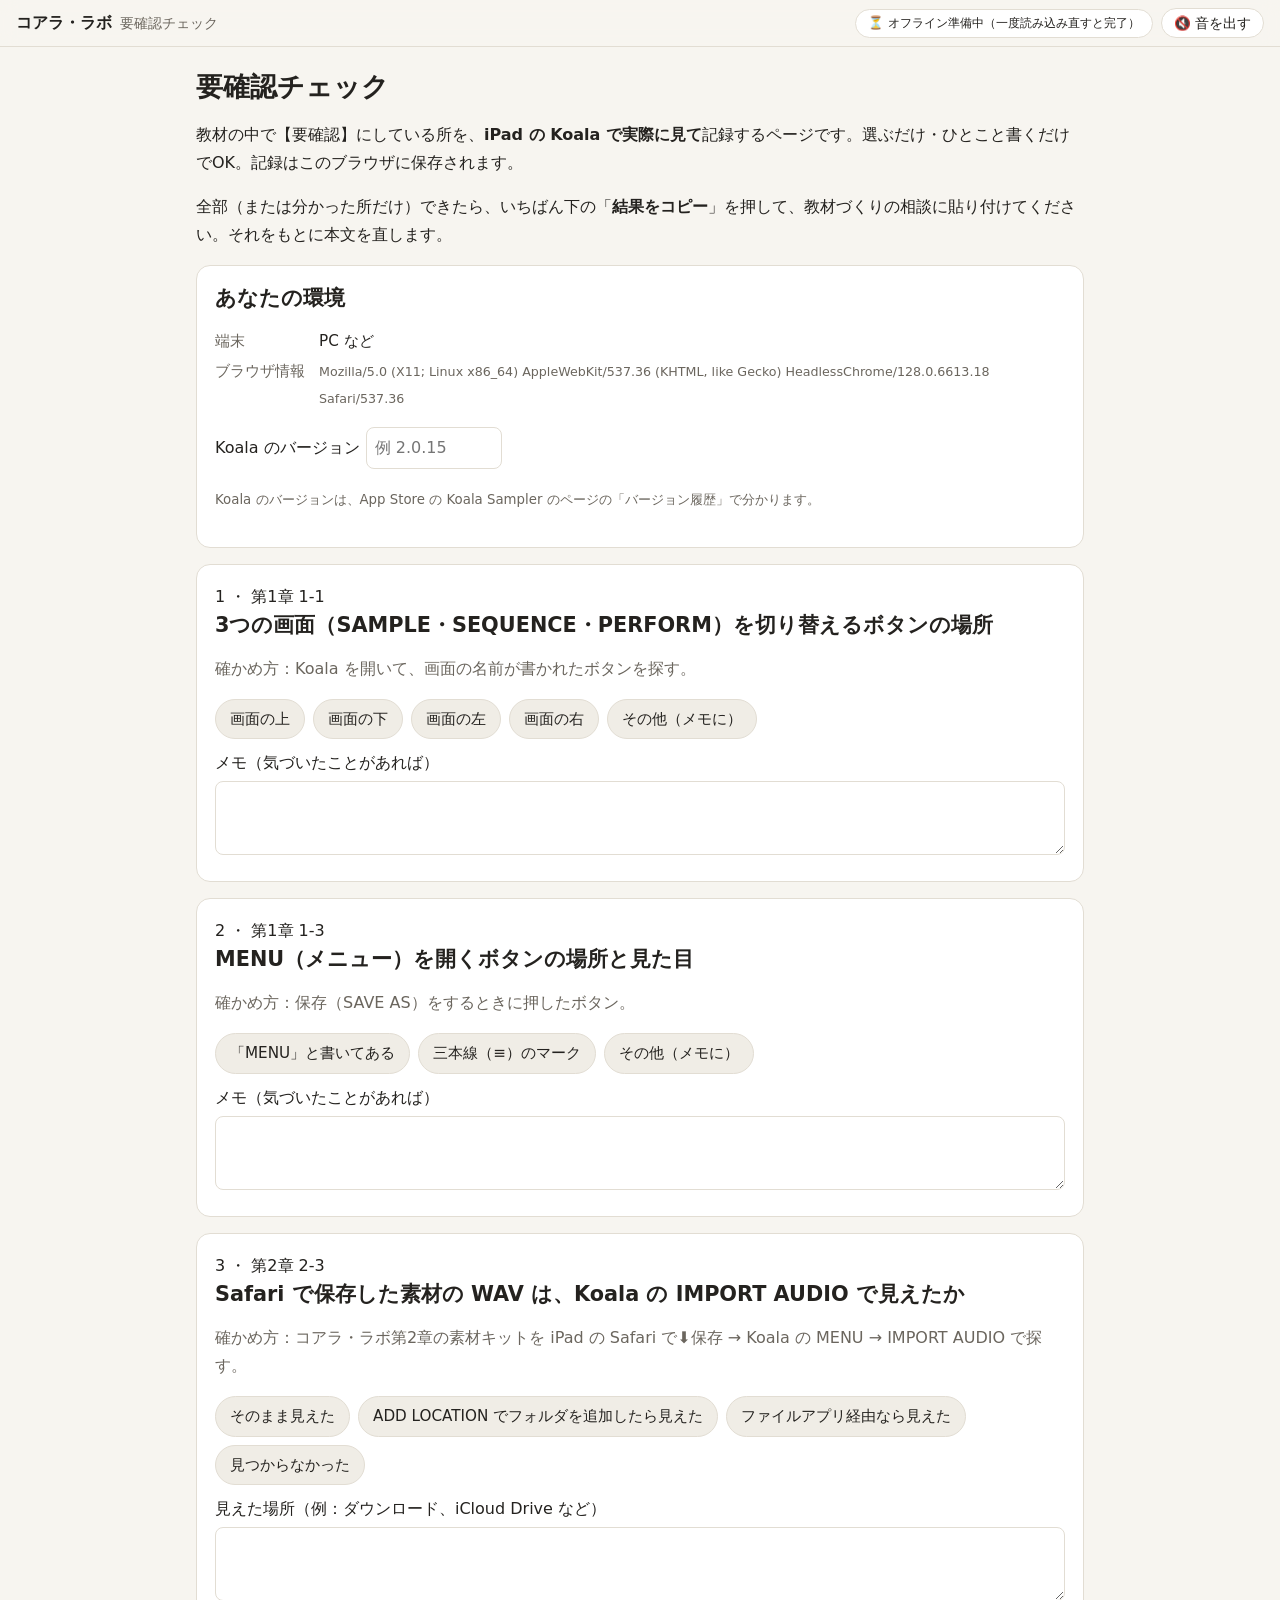
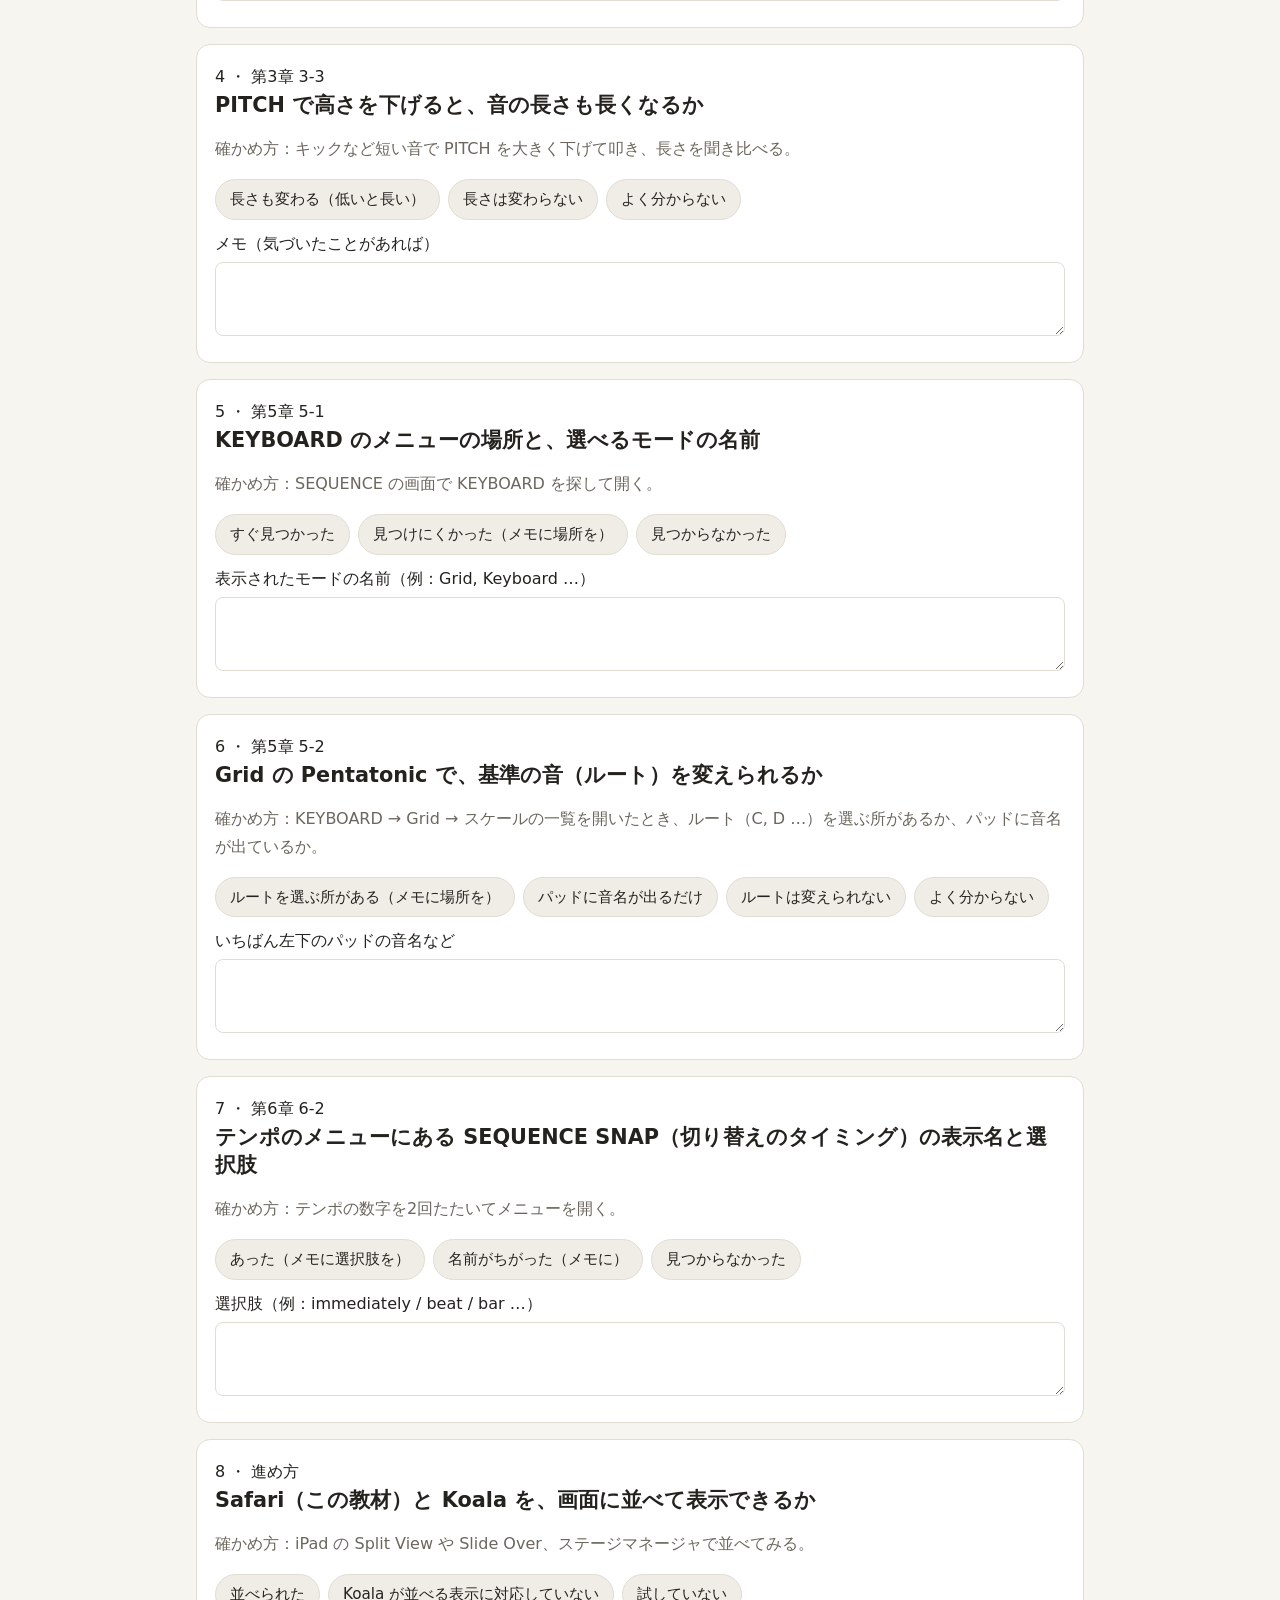
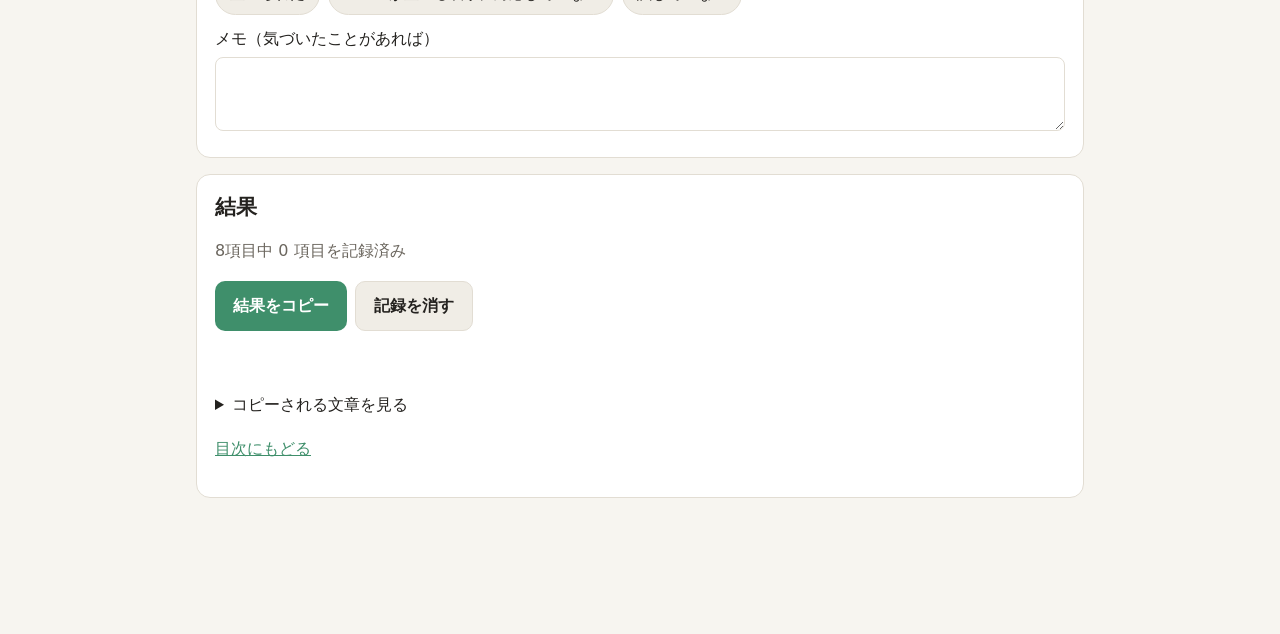
==== check.html @ 88aa4a17 "要確認チェックのページを追加 Co-Authored-By: Claude Opus 5.5 <noreply@anthropic.com>" ====
<!doctype html>
<html lang="ja">
<head>
<meta charset="utf-8">
<meta name="viewport" content="width=device-width, initial-scale=1">
<meta name="robots" content="noindex, nofollow">
<title>要確認チェック | コアラ・ラボ</title>
<meta name="theme-color" content="#3f8f6b">
<link rel="manifest" href="manifest.webmanifest">
<link rel="icon" href="icons/icon.svg" type="image/svg+xml">
<link rel="stylesheet" href="css/style.css">
</head>
<body class="koala">
<main>
  <h1>要確認チェック</h1>
  <p>教材の中で【要確認】にしている所を、<strong>iPad の Koala で実際に見て</strong>記録するページです。選ぶだけ・ひとこと書くだけでOK。記録はこのブラウザに保存されます。</p>
  <p>全部（または分かった所だけ）できたら、いちばん下の「<strong>結果をコピー</strong>」を押して、教材づくりの相談に貼り付けてください。それをもとに本文を直します。</p>

  <section class="card">
    <h2>あなたの環境</h2>
    <dl class="kv" id="env"></dl>
    <div class="form-row">
      <label>Koala のバージョン <input type="text" id="koalaVer" size="10" placeholder="例 2.0.15"></label>
    </div>
    <p class="muted"><small>Koala のバージョンは、App Store の Koala Sampler のページの「バージョン履歴」で分かります。</small></p>
  </section>

  <div id="items"></div>

  <section class="card">
    <h2>結果</h2>
    <p class="muted" id="countText"></p>
    <div class="btn-row">
      <button class="btn" id="copyBtn">結果をコピー</button>
      <button class="btn sub" id="clearBtn">記録を消す</button>
    </div>
    <p class="feedback" id="copyFb"></p>
    <details><summary>コピーされる文章を見る</summary><pre class="preview" id="preview"></pre></details>
    <p><a href="index.html">目次にもどる</a></p>
  </section>
</main>
<script type="module" src="js/check.js"></script>
</body>
</html>
---- css/style.css ----
:root {
  --bg: #f7f5f0;
  --surface: #ffffff;
  --surface-2: #f0ede6;
  --text: #24221f;
  --muted: #6b665e;
  --line: #e2ddd3;
  --accent: #e0612b;       /* FM-1っぽいオレンジ */
  --accent-soft: #fbe3d6;
  --ok: #2f8f5b;
  --ok-soft: #dcf1e4;
  --ng: #c23b3b;
  --ng-soft: #f7dede;
  --warn-soft: #fff2cc;
  --warn-line: #e6c55c;
  --guide: #f2a33a;
  --scope-bg: #1d1f24;
  --scope-grid: #343842;
  --scope-line: #7fe0b0;
  --scope-fill: rgba(127, 224, 176, 0.22);
  --scope-text: #8b92a0;
  --radius: 14px;
  --font: system-ui, -apple-system, "Segoe UI", "Hiragino Sans", "Noto Sans JP", "Yu Gothic UI", Meiryo, sans-serif;
  color-scheme: light;
}
@media (prefers-color-scheme: dark) {
  :root:not([data-theme="light"]) {
    --bg: #17181b; --surface: #212328; --surface-2: #2a2d33; --text: #ecebe8; --muted: #a29f98; --line: #363941;
    --accent: #ff7a42; --accent-soft: #3d2618; --ok: #5cc78c; --ok-soft: #1c3527; --ng: #ef6b6b; --ng-soft: #3e2020;
    --warn-soft: #3a3115; --warn-line: #8a7426; --guide: #f2a33a;
    color-scheme: dark;
  }
}
:root[data-theme="dark"] {
  --bg: #17181b; --surface: #212328; --surface-2: #2a2d33; --text: #ecebe8; --muted: #a29f98; --line: #363941;
  --accent: #ff7a42; --accent-soft: #3d2618; --ok: #5cc78c; --ok-soft: #1c3527; --ng: #ef6b6b; --ng-soft: #3e2020;
  --warn-soft: #3a3115; --warn-line: #8a7426; --guide: #f2a33a;
  color-scheme: dark;
}

* { box-sizing: border-box; }
html { -webkit-text-size-adjust: 100%; }
body {
  margin: 0; background: var(--bg); color: var(--text);
  font-family: var(--font); font-size: 16px; line-height: 1.75;
  overflow-x: hidden;
}
a { color: var(--accent); }
h1, h2, h3 { line-height: 1.35; }
h1 { font-size: 1.7rem; margin: 0.2em 0 0.3em; }
h2 { font-size: 1.3rem; margin: 0 0 0.6em; }
h3 { font-size: 1.05rem; margin: 1.2em 0 0.3em; }
small, .muted { color: var(--muted); }
code, .mono { font-family: ui-monospace, "Cascadia Mono", Consolas, monospace; font-size: 0.92em; }

main { max-width: 920px; margin: 0 auto; padding: 16px 16px 120px; }

/* ---- 上部バー ---- */
.topbar {
  position: sticky; top: 0; z-index: 20;
  display: flex; flex-wrap: wrap; align-items: center; gap: 6px 8px;
  padding: 8px 16px; background: color-mix(in srgb, var(--bg) 88%, transparent);
  backdrop-filter: blur(8px); border-bottom: 1px solid var(--line);
}
.topbar .home { font-weight: 800; text-decoration: none; color: var(--text); }
.topbar .crumb { color: var(--muted); font-size: 0.9rem; }
.topbar .spacer { flex: 1; }
.pill {
  font: inherit; font-size: 0.85rem; line-height: 1.2;
  border: 1px solid var(--line); background: var(--surface); color: var(--text);
  padding: 6px 12px; border-radius: 999px; cursor: pointer; white-space: nowrap;
}
.pill.on { border-color: var(--ok); background: var(--ok-soft); }
.pill.toggle { display: inline-flex; align-items: center; gap: 6px; cursor: pointer; }
.pill.vel { cursor: default; }
@media (max-width: 640px) { .pill.vel { display: none; } }

/* ---- 部品 ---- */
.card {
  background: var(--surface); border: 1px solid var(--line); border-radius: var(--radius);
  padding: 18px 18px; margin: 16px 0;
}
.btn {
  font: inherit; font-weight: 600; border: 0; border-radius: 10px; padding: 10px 18px; cursor: pointer;
  background: var(--accent); color: #fff;
}
.btn.sub { background: var(--surface-2); color: var(--text); border: 1px solid var(--line); }
.btn:disabled { opacity: 0.45; cursor: default; }
.btn-row { display: flex; flex-wrap: wrap; gap: 8px; margin: 10px 0; }
.chip {
  font: inherit; font-size: 0.95rem; border: 1px solid var(--line); background: var(--surface-2); color: var(--text);
  border-radius: 999px; padding: 6px 14px; cursor: pointer;
}
.chip.sel { background: var(--accent); color: #fff; border-color: var(--accent); }
select, input[type="number"], input[type="text"] {
  font: inherit; color: var(--text); background: var(--surface); border: 1px solid var(--line); border-radius: 8px; padding: 6px 8px;
  max-width: 100%;
}
.kv { display: grid; grid-template-columns: max-content 1fr; gap: 4px 14px; font-size: 0.95rem; }
.kv dt { color: var(--muted); }
.kv dd { margin: 0; overflow-wrap: anywhere; }

.check-hw {
  border-left: 4px solid var(--warn-line); background: var(--warn-soft);
  padding: 10px 14px; border-radius: 8px; margin: 12px 0; font-size: 0.95rem;
}
.check-hw::before { content: "【要実機確認】"; font-weight: 700; }
.badge { display: inline-block; font-size: 0.78rem; font-weight: 700; padding: 1px 8px; border-radius: 999px; background: var(--surface-2); color: var(--muted); }
.badge.ok { background: var(--ok-soft); color: var(--ok); }
.badge.ng { background: var(--ng-soft); color: var(--ng); }
.badge.wait { background: var(--accent-soft); color: var(--accent); }

/* ---- 鍵盤 ---- */
.kb-wrap { user-select: none; -webkit-user-select: none; }
.kb-bar { display: flex; align-items: center; justify-content: space-between; gap: 8px; margin-bottom: 6px; }
.kb-oct { font: inherit; font-size: 0.85rem; border: 1px solid var(--line); background: var(--surface); color: var(--text); border-radius: 8px; padding: 4px 10px; cursor: pointer; }
.kb-info { font-size: 0.85rem; color: var(--muted); }
.kb { position: relative; height: 170px; display: flex; touch-action: none; }
.key { position: relative; cursor: pointer; display: flex; flex-direction: column; justify-content: flex-end; align-items: center; transition: background 0.06s; }
.key.white {
  height: 100%; background: #fdfcf9; border: 1px solid #cfc9bd; border-radius: 0 0 8px 8px; margin-right: -1px;
  color: #6b665e; padding-bottom: 6px;
}
.key.black {
  position: absolute; top: 0; height: 60%; z-index: 2; background: #2b2a28; border-radius: 0 0 6px 6px;
  color: #bbb; padding-bottom: 4px;
}
.key .pc { font-size: 0.68rem; opacity: 0.7; font-family: ui-monospace, Consolas, monospace; }
.key .nm { font-size: 0.75rem; text-align: center; line-height: 1.2; }
.key .nm small { display: block; font-size: 0.62rem; color: #a39d92; }
.key.white.guide { background: #ffe0a8; box-shadow: inset 0 -6px 0 var(--guide); }
.key.black.guide { background: #c77a12; }
.key.white.hint { background: #f3ecdf; box-shadow: inset 0 -6px 0 #c9bca4; }
.key.black.hint { background: #5d564c; }
.key.white.ok { background: #c9efd8; }
.key.black.ok { background: #2f8f5b; }
.key.white.ng { background: #f6cccc; }
.key.black.ng { background: #a53030; }
.key.white.down { background: #ffc79e; transform: translateY(1px); }
.key.black.down { background: #e0612b; }
@media (max-width: 520px) { .kb { height: 150px; } .key .pc { display: none; } }

/* ---- 波形 ---- */
.scope-box { display: grid; gap: 8px; }
.scope-box canvas { width: 100%; height: 150px; border-radius: 10px; display: block; }
.scope-box .readout { display: flex; flex-wrap: wrap; gap: 6px 18px; font-size: 0.9rem; }
.scope-box .readout b { font-size: 1.15rem; font-variant-numeric: tabular-nums; }
.scope-tabs { display: flex; gap: 6px; flex-wrap: wrap; align-items: center; }

/* ---- レッスン ---- */
.chapter-head { margin: 8px 0 4px; }
.chapter-head .meta { color: var(--muted); font-size: 0.9rem; }
.lesson { scroll-margin-top: 70px; }
.lesson > .num { font-size: 0.8rem; font-weight: 800; color: var(--accent); letter-spacing: 0.06em; }
.step { margin: 14px 0; padding-left: 14px; border-left: 3px solid var(--line); }
.step > .tag { display: inline-block; font-size: 0.78rem; font-weight: 800; padding: 1px 10px; border-radius: 6px; margin-bottom: 4px; }
.step.try { border-color: var(--accent); }
.step.try > .tag { background: var(--accent); color: #fff; }
.step.what { border-color: #6a8fd8; }
.step.what > .tag { background: #6a8fd8; color: #fff; }
.step.name { border-color: var(--ok); }
.step.name > .tag { background: var(--ok); color: #fff; }
.step.what, .step.name { display: none; }
.lesson.revealed .step.what, .lesson.revealed .step.name { display: block; animation: fadein 0.4s; }
@keyframes fadein { from { opacity: 0; transform: translateY(4px); } }
.term { font-weight: 800; background: linear-gradient(transparent 62%, var(--accent-soft) 62%); }

.task {
  background: var(--surface-2); border-radius: 12px; padding: 12px 14px; margin: 12px 0;
}
.task .status { font-weight: 700; }
.task.cleared { outline: 2px solid var(--ok); }
.task .dots { display: inline-flex; gap: 5px; vertical-align: middle; margin-left: 6px; }
.task .dots i { width: 12px; height: 12px; border-radius: 50%; background: var(--line); display: inline-block; }
.task .dots i.ok { background: var(--ok); }
.task .dots i.ng { background: var(--ng); }
.feedback { min-height: 1.75em; font-weight: 700; }
.feedback.ok { color: var(--ok); }
.feedback.ng { color: var(--ng); }

.reveal-btn { margin-top: 6px; }

/* 鍵盤と波形を画面下に固定するドック */
.dock {
  position: sticky; bottom: 0; z-index: 10;
  background: color-mix(in srgb, var(--bg) 92%, transparent); backdrop-filter: blur(8px);
  border-top: 1px solid var(--line); padding: 10px 16px 12px; margin: 0 -16px;
}
.dock .scope-box canvas { height: 96px; }
.dock-grid { display: grid; grid-template-columns: 1fr; gap: 10px; }
@media (min-width: 700px) { .dock-grid { grid-template-columns: minmax(240px, 300px) 1fr; align-items: end; } .dock .scope-box canvas { height: 110px; } }
.dock-toggle { font-size: 0.8rem; }

/* 目次 */
.progress-bar { height: 8px; border-radius: 999px; background: var(--surface-2); overflow: hidden; }
.progress-bar > i { display: block; height: 100%; background: var(--ok); }
.toc { list-style: none; padding: 0; margin: 0; display: grid; gap: 8px; }
.toc a, .toc .soon {
  display: grid; grid-template-columns: 2.4em 1fr auto; gap: 10px; align-items: center;
  padding: 10px 14px; border-radius: 12px; border: 1px solid var(--line); background: var(--surface); text-decoration: none; color: var(--text);
}
.toc .soon { opacity: 0.55; }
.toc .no { font-weight: 800; color: var(--accent); }
.toc .min { color: var(--muted); font-size: 0.85rem; white-space: nowrap; }

/* 診断 */
.log { height: 280px; overflow: auto; background: var(--scope-bg); color: #d6dae2; border-radius: 10px; padding: 8px 10px; font-family: ui-monospace, Consolas, monospace; font-size: 0.8rem; line-height: 1.55; }
.log .t { color: #7b8292; }
.log .on { color: #7fe0b0; }
.log .off { color: #8aa0c8; }
.log .cc { color: #f2c46d; }
.log .sys { color: #b08ae0; }
.meter { display: grid; grid-template-columns: 1.4em 1fr 5.5em; gap: 8px; align-items: center; font-size: 0.85rem; font-variant-numeric: tabular-nums; }
.meter .track { height: 14px; border-radius: 4px; background: var(--surface-2); position: relative; overflow: hidden; }
.meter .rms { position: absolute; inset: 0 auto 0 0; background: var(--ok); }
.meter .peak { position: absolute; top: 0; bottom: 0; width: 2px; background: var(--ng); }
.grid2 { display: grid; gap: 12px; grid-template-columns: 1fr; }
@media (min-width: 760px) { .grid2 { grid-template-columns: 1fr 1fr; } }
.form-row { display: flex; flex-wrap: wrap; gap: 8px 12px; align-items: center; margin: 6px 0; }
.form-row label { display: inline-flex; align-items: center; gap: 6px; }
table.findings { width: 100%; border-collapse: collapse; font-size: 0.9rem; }
table.findings td, table.findings th { border-bottom: 1px solid var(--line); padding: 6px 4px; text-align: left; vertical-align: top; overflow-wrap: anywhere; }
[hidden] { display: none !important; }
/* 縦が短い画面では窓を小さく */
@media (max-height: 900px) {
  .dock .scope-box canvas { height: 72px; }
  .kb { height: 128px; }
  .dock { padding-top: 6px; padding-bottom: 8px; }
}
.dock.folded .scope-body { display: none; }
@media (max-width: 520px) {
  .dock { padding: 8px 12px 10px; margin: 0 -16px; }
  .dock .scope-box canvas { height: 64px; }
  .dock .scope-box { gap: 4px; }
  .dock .readout { font-size: 0.8rem; }
  .dock .readout b { font-size: 0.95rem; }
  .kb { height: 120px; }
  .kb-bar { margin-bottom: 2px; }
}
.scope-hide { position: absolute; inset: 0; display: grid; place-items: center; background: var(--scope-bg); color: #aab; border-radius: 10px; font-weight: 700; }
.toc .cando { opacity: 1; grid-template-columns: 2em 1fr; }
.dock-grid.no-scope { grid-template-columns: 1fr; }
.kb-latch { font: inherit; font-size: 0.82rem; border: 1px solid var(--line); background: var(--surface); color: var(--text); border-radius: 8px; padding: 4px 10px; cursor: pointer; }
.kb-latch.on { background: var(--accent); color: #fff; border-color: var(--accent); }
.quiz-q { font-size: 1.9rem; font-weight: 800; margin: 4px 0; min-height: 0; color: var(--accent); }
.quiz-q:empty { display: none; }
.final-num { font-size: 0.8rem; font-weight: 800; color: var(--accent); letter-spacing: 0.06em; }
canvas.timeline { width: 100%; height: 72px; border-radius: 8px; display: block; margin: 6px 0; }
input[type="range"] { accent-color: var(--accent); width: min(260px, 60vw); }

/* ---- シンセのつまみ ---- */
.synth-panel { display: grid; gap: 6px 18px; grid-template-columns: 1fr; margin: 10px 0; }
@media (min-width: 640px) { .synth-panel { grid-template-columns: 1fr 1fr; } }
.ctl { display: grid; grid-template-columns: 8.5em 1fr 5.5em; align-items: center; gap: 8px; font-size: 0.92rem; }
.ctl input[type="range"] { width: 100%; }
.ctl output { font-variant-numeric: tabular-nums; color: var(--muted); font-size: 0.85rem; text-align: right; }
.ctl-chips { grid-template-columns: 8.5em 1fr; grid-column: 1 / -1; }
.ctl-chips .btn-row { margin: 0; }
.ctl-name small { color: var(--muted); }
.lesson:not(.revealed) .term-late { display: none; }
@media (max-width: 520px) { .ctl { grid-template-columns: 6.5em 1fr 4.6em; } .ctl-chips { grid-template-columns: 1fr; } }
canvas.viz { width: 100%; height: 120px; border-radius: 10px; display: block; margin: 8px 0; }
.toc .preset { grid-template-columns: 2em 1fr auto; }

/* ---- 全体図 ---- */
svg.flow { width: 100%; height: auto; display: block; margin: 8px 0; }
.flow-box rect { fill: var(--surface-2); stroke: var(--line); stroke-width: 1.5; transition: fill 0.1s; }
.flow-box text { fill: var(--text); font-size: 15px; font-weight: 700; text-anchor: middle; }
svg.flow text.sub { fill: var(--muted); font-size: 11px; font-weight: 400; }
.flow-box.live rect { fill: var(--ok-soft); stroke: var(--ok); }
.flow-box.off rect { fill: transparent; stroke-dasharray: 5 4; }
.flow-box.off text { fill: var(--muted); }
.flow-line { stroke: var(--muted); stroke-width: 2; fill: none; }
.flow-line.dashed { stroke-dasharray: 4 3; }
.flow-arrow { fill: var(--muted); }

/* ---- ファーム図鑑 ---- */
.fw-grid { display: grid; gap: 12px; grid-template-columns: 1fr; }
@media (min-width: 760px) { .fw-grid { grid-template-columns: 1fr 1fr; } }
.fw-grid .card.fw { margin: 0; display: flex; flex-direction: column; }
.fw-head { display: flex; align-items: baseline; justify-content: space-between; gap: 8px; }
.fw-head h3 { margin: 0; }
.fw-meta { font-size: 0.85rem; margin: 2px 0 4px; }
.fw p { margin: 4px 0; }
.fw .btn-row { margin-top: auto; padding-top: 6px; }
.fw-back { font-size: 0.88rem; }
.caution { border-left: 4px solid var(--warn-line); background: var(--warn-soft); padding: 10px 14px; border-radius: 8px; margin: 12px 0; font-size: 0.95rem; }
.caution::before { content: "⚠ 注意 "; font-weight: 700; }


/* ---- ミキサー ---- */
.mixer { display: grid; gap: 6px; margin: 8px 0; }
.mix-row { display: grid; grid-template-columns: 4.2em 1fr 1fr 1fr 4.8em; gap: 8px; align-items: center; font-size: 0.9rem; }
.mix-row label { display: grid; grid-template-columns: 1fr; gap: 0; }
.mix-row input[type="range"] { width: 100%; }
.mix-row output { font-size: 0.75rem; color: var(--muted); font-variant-numeric: tabular-nums; }
.mix-head { color: var(--muted); font-size: 0.8rem; }
@media (max-width: 520px) { .mix-row { grid-template-columns: 3.6em 1fr 1fr 1fr 3.8em; gap: 4px; } .mix-row .chip { padding: 4px 6px; font-size: 0.78rem; } }

.sandbox-banner { background: #6a4bd8; color: #fff; text-align: center; font-size: 0.85rem; font-weight: 700; padding: 4px 8px; }

/* ---- コアラ・ラボ ---- */
body.koala { --accent: #3f8f6b; --accent-soft: #dcefe5; }
@media (prefers-color-scheme: dark) { :root:not([data-theme="light"]) body.koala { --accent: #5cc78c; --accent-soft: #1c3527; } }
.check-hw[data-label]::before { content: "【" attr(data-label) "】"; }
.quiz-q-sm { font-size: 1.2rem; color: var(--text); }
.chip.wrong { background: var(--ng); color: #fff; border-color: var(--ng); }
.checks { list-style: none; padding: 0; margin: 6px 0; display: grid; gap: 6px; }
.checks label { display: flex; gap: 10px; align-items: flex-start; cursor: pointer; }
.checks input[type="checkbox"] { width: 22px; height: 22px; flex: none; margin-top: 2px; accent-color: var(--accent); }
.kit-list { display: grid; gap: 6px; margin: 10px 0; }
.kit-item { display: grid; grid-template-columns: auto 1fr auto; gap: 10px; align-items: center; padding: 8px 10px; border: 1px solid var(--line); border-radius: 10px; background: var(--surface-2); }
.kit-item small { display: block; }

/* ---- コアラ・ラボ：第3〜7章の部品 ---- */
canvas.wave { width: 100%; height: 90px; border-radius: 10px; display: block; margin: 8px 0; }
.bigpad { display: block; width: min(260px, 70%); aspect-ratio: 1; margin: 10px 0; border: 0; border-radius: 18px; background: var(--accent); color: #fff; font: inherit; font-size: 1.3rem; font-weight: 800; touch-action: none; user-select: none; -webkit-user-select: none; box-shadow: 0 6px 0 color-mix(in srgb, var(--accent) 60%, #000); }
.bigpad.down { transform: translateY(4px); box-shadow: 0 2px 0 color-mix(in srgb, var(--accent) 60%, #000); }
.practice-pads, .note-grid { display: grid; gap: 8px; grid-template-columns: repeat(3, 1fr); margin: 10px 0; }
.note-grid { grid-template-columns: repeat(5, 1fr); }
.ppad, .npad { aspect-ratio: 1.3; border: 0; border-radius: 14px; background: var(--surface-2); border: 2px solid var(--line); color: var(--text); font: inherit; font-weight: 800; touch-action: none; user-select: none; -webkit-user-select: none; }
.ppad.down, .npad.down { background: var(--accent); color: #fff; border-color: var(--accent); }
.note-keys { display: flex; gap: 3px; margin: 10px 0; overflow-x: auto; }
.nkey { flex: 1 0 34px; height: 110px; border: 1px solid #cfc9bd; border-radius: 0 0 8px 8px; background: #fdfcf9; color: #6b665e; font: inherit; font-size: 0.72rem; display: flex; align-items: flex-end; justify-content: center; padding-bottom: 6px; touch-action: none; }
.nkey.black { background: #2b2a28; color: #bbb; height: 80px; }
.nkey:active { background: #ffc79e; }
.stepseq { display: grid; gap: 3px; margin: 10px 0; overflow-x: auto; }
.ss-row { display: grid; grid-template-columns: 4.6em repeat(var(--steps), minmax(16px, 1fr)); gap: 3px; align-items: center; }
.ss-name { font-size: 0.8rem; font-weight: 700; }
.ss-num { font-size: 0.7rem; color: var(--muted); text-align: center; }
.ss-cell { aspect-ratio: 1; border: 1px solid var(--line); border-radius: 5px; background: var(--surface-2); padding: 0; cursor: pointer; }
.ss-cell.beat { border-color: color-mix(in srgb, var(--muted) 55%, var(--line)); }
.ss-cell.on { background: var(--accent); border-color: var(--accent); }
.ss-cell.now { outline: 2px solid #ff7a42; outline-offset: -1px; }
.qrow { display: grid; grid-template-columns: 4.6em repeat(32, 1fr); gap: 2px; align-items: center; font-size: 0.78rem; margin: 3px 0; }
.qrow i { height: 14px; border-radius: 3px; background: var(--surface-2); }
.qrow i.beat { box-shadow: inset 2px 0 0 var(--muted); }
.qrow i.hit { background: var(--ok); }
.qrow i.off { background: var(--ng); }
.qrow i.want { outline: 2px solid var(--muted); outline-offset: -2px; }
.arr-line { display: flex; flex-wrap: wrap; gap: 6px; min-height: 44px; padding: 8px; border: 2px dashed var(--line); border-radius: 12px; margin: 8px 0; align-items: center; }
.arr-blk { padding: 6px 10px; border-radius: 8px; background: var(--c); color: #fff; font-weight: 700; font-size: 0.85rem; }
.arr-blk.now { outline: 3px solid var(--text); }
.chip.blk { border-color: var(--c); }
.fx-pads { display: grid; grid-template-columns: repeat(2, 1fr); gap: 10px; margin: 10px 0; }
.fxpad { min-height: 110px; border: 0; border-radius: 14px; background: #2b2d33; color: #fff; font: inherit; font-weight: 800; display: flex; flex-direction: column; align-items: center; justify-content: center; gap: 4px; touch-action: none; user-select: none; -webkit-user-select: none; }
.fxpad small { font-weight: 400; color: #aab; font-size: 0.75rem; }
.fxpad.on { background: var(--accent); }
.review { display: grid; gap: 8px; margin: 8px 0; }
.rv-row { display: flex; flex-wrap: wrap; justify-content: space-between; align-items: center; gap: 6px; }
.star { border: 0; background: none; font-size: 1.6rem; color: var(--line); padding: 0 2px; cursor: pointer; }
.star.on { color: #e6b422; }
.memo { display: grid; gap: 4px; margin: 8px 0; }
.memo textarea { font: inherit; color: var(--text); background: var(--surface); border: 1px solid var(--line); border-radius: 8px; padding: 8px; }
@media (max-width: 520px) { .ss-row, .qrow { grid-template-columns: 3.6em repeat(var(--steps, 32), minmax(14px, 1fr)); } }

.pill.offline { cursor: default; font-size: 0.78rem; }

.check-item.done { outline: 2px solid var(--ok); }
pre.preview { white-space: pre-wrap; font-size: 0.8rem; background: var(--surface-2); padding: 10px; border-radius: 8px; overflow-wrap: anywhere; }
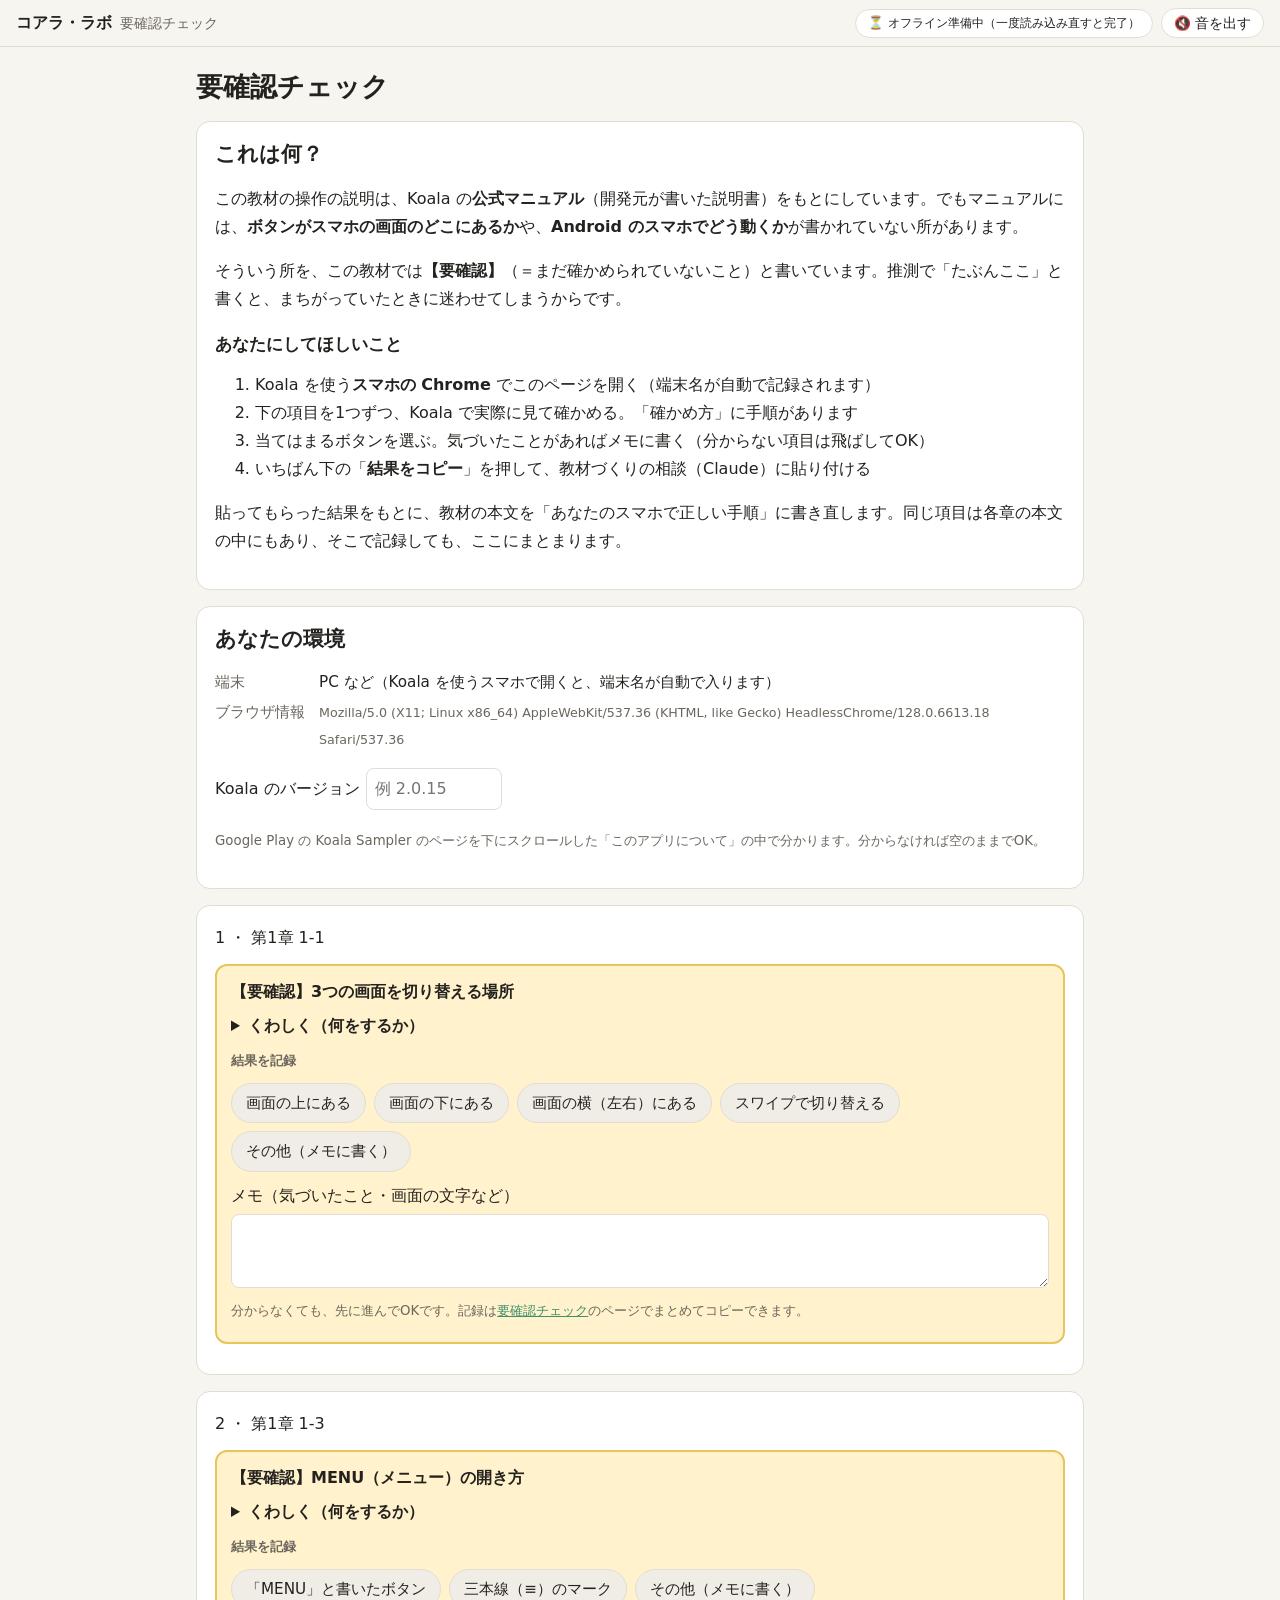
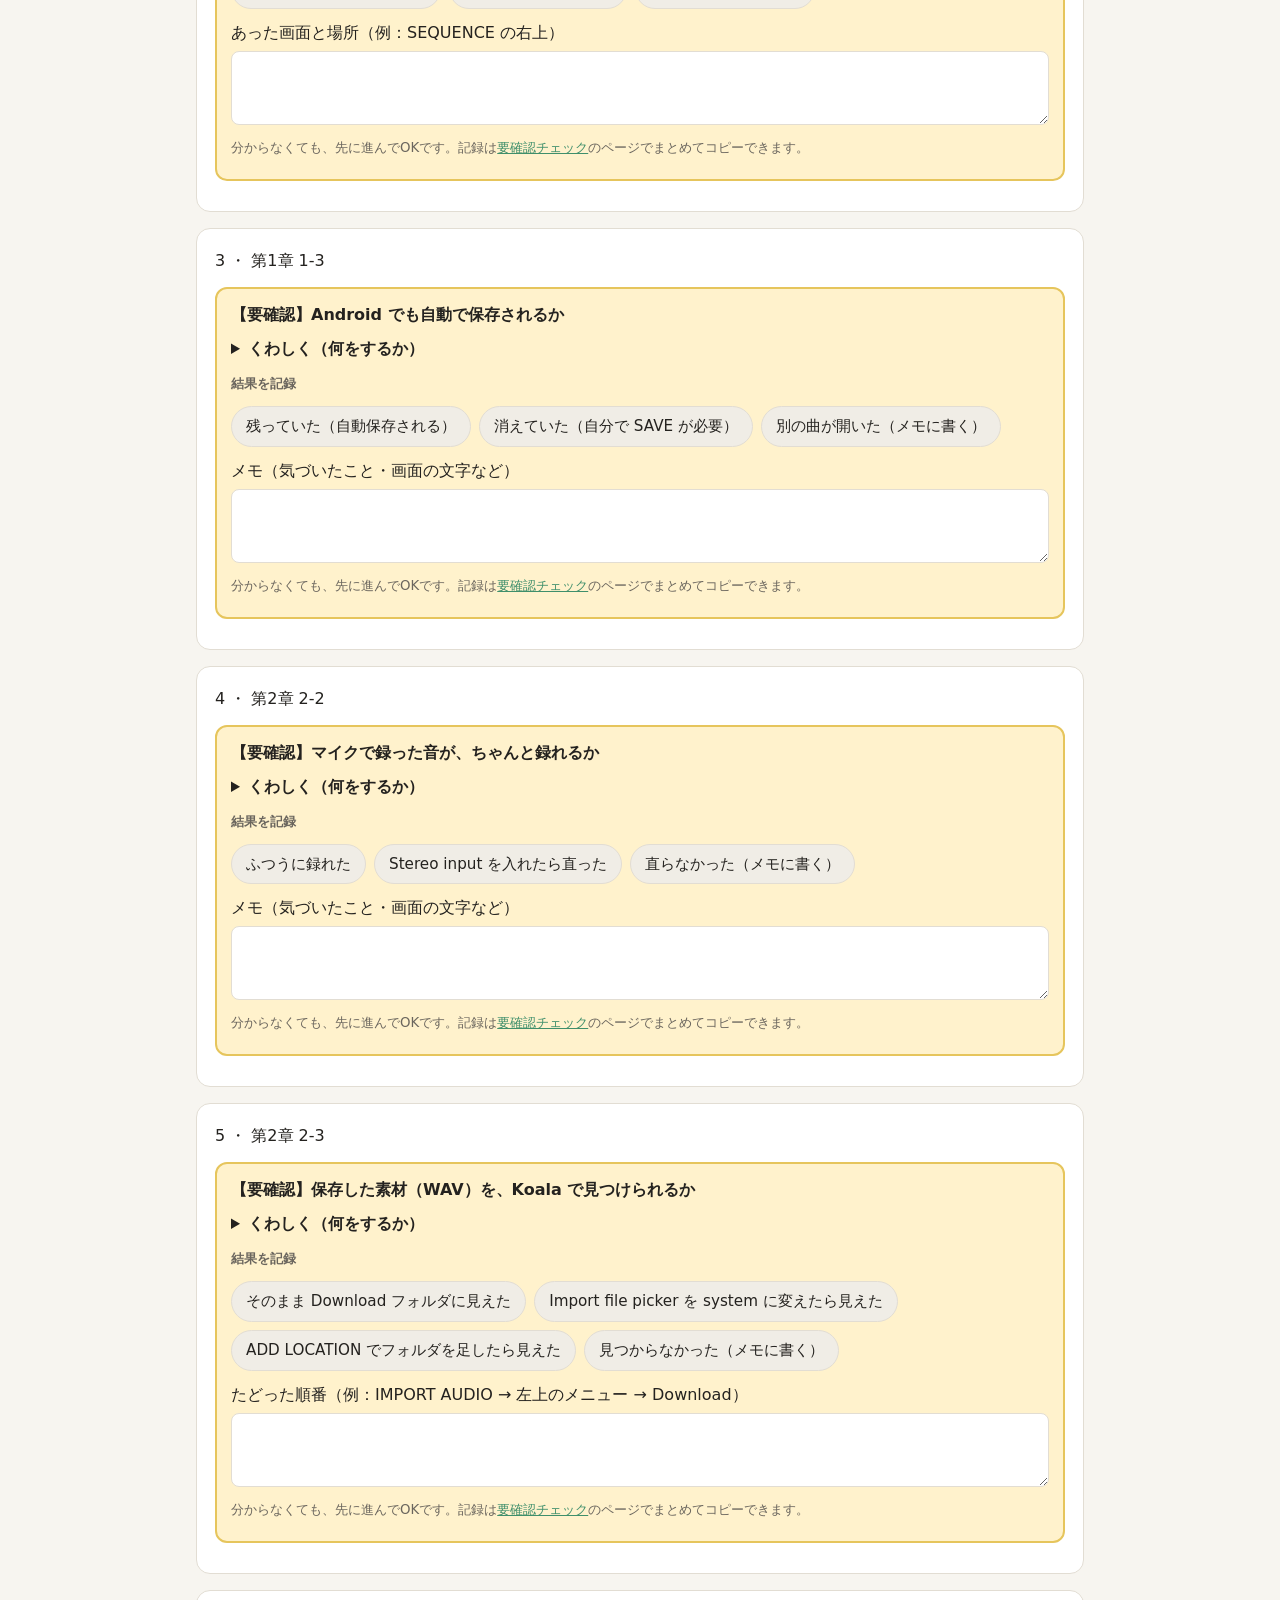
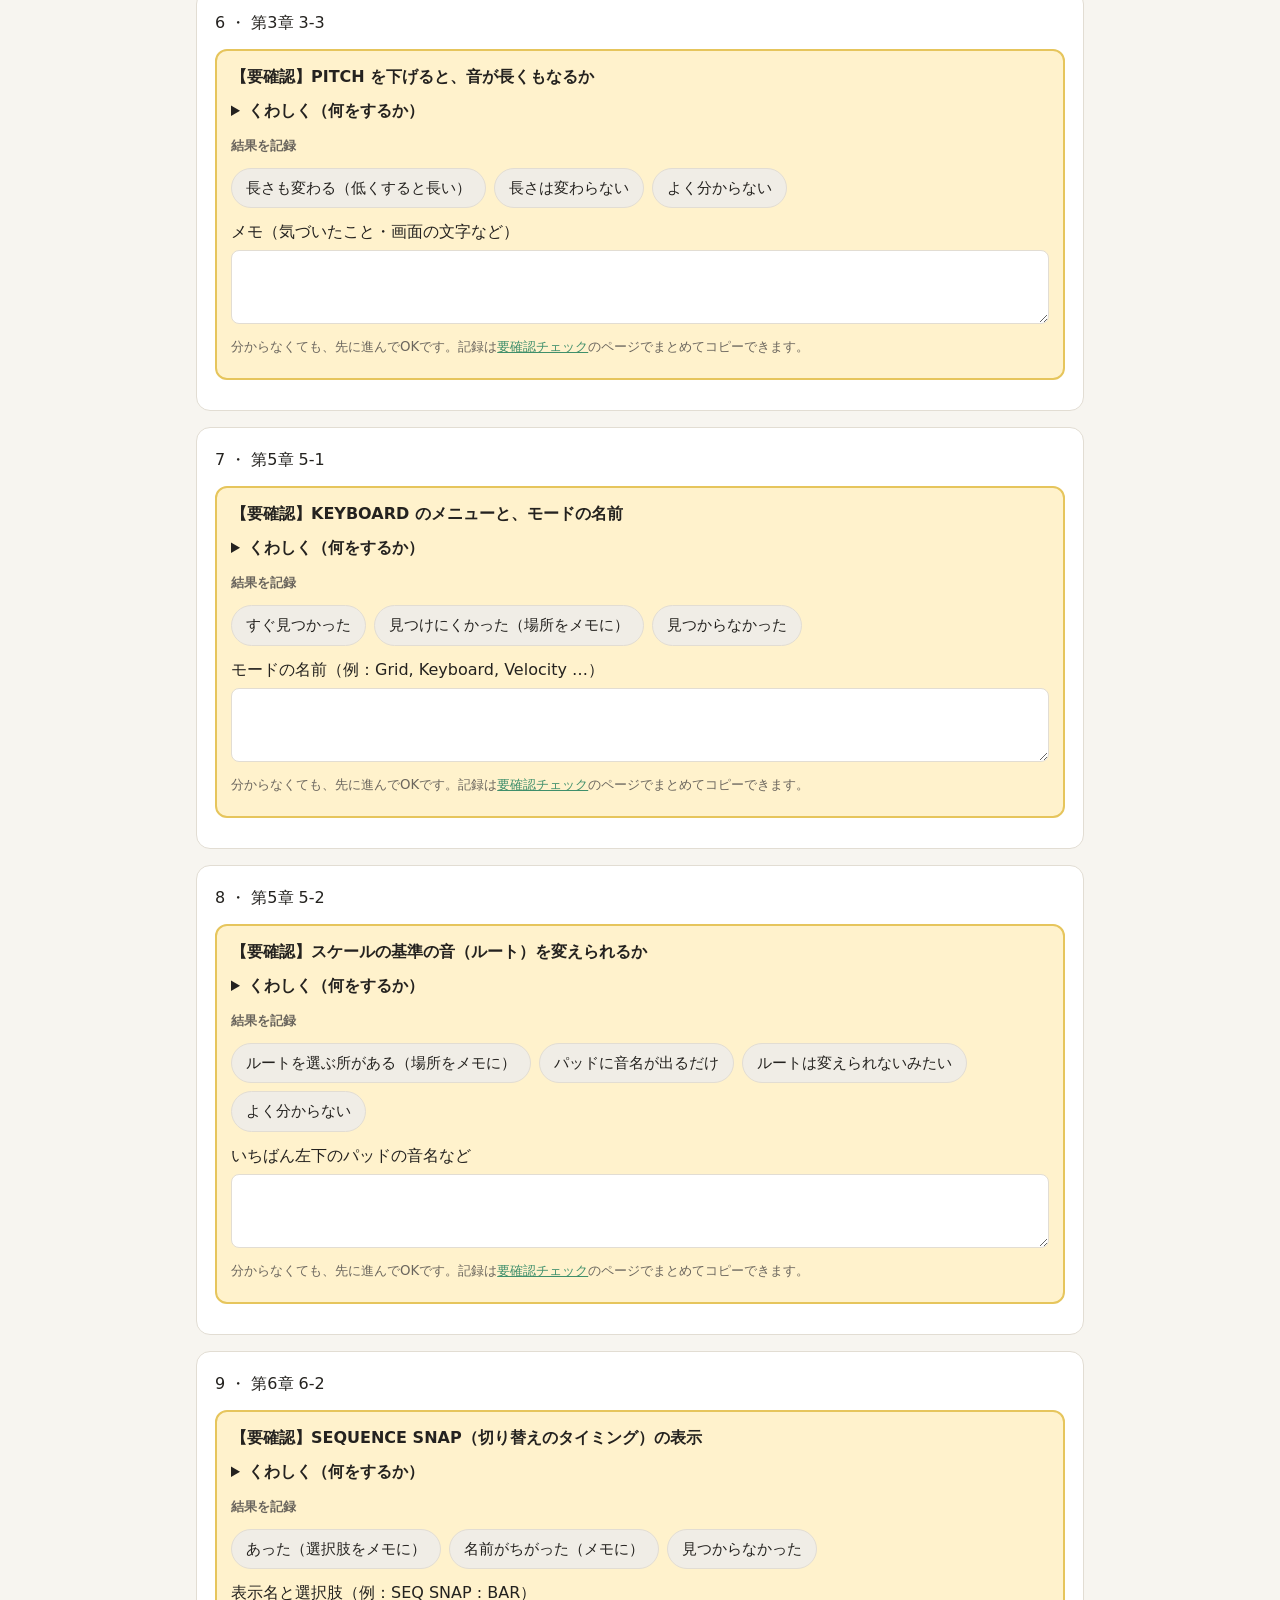
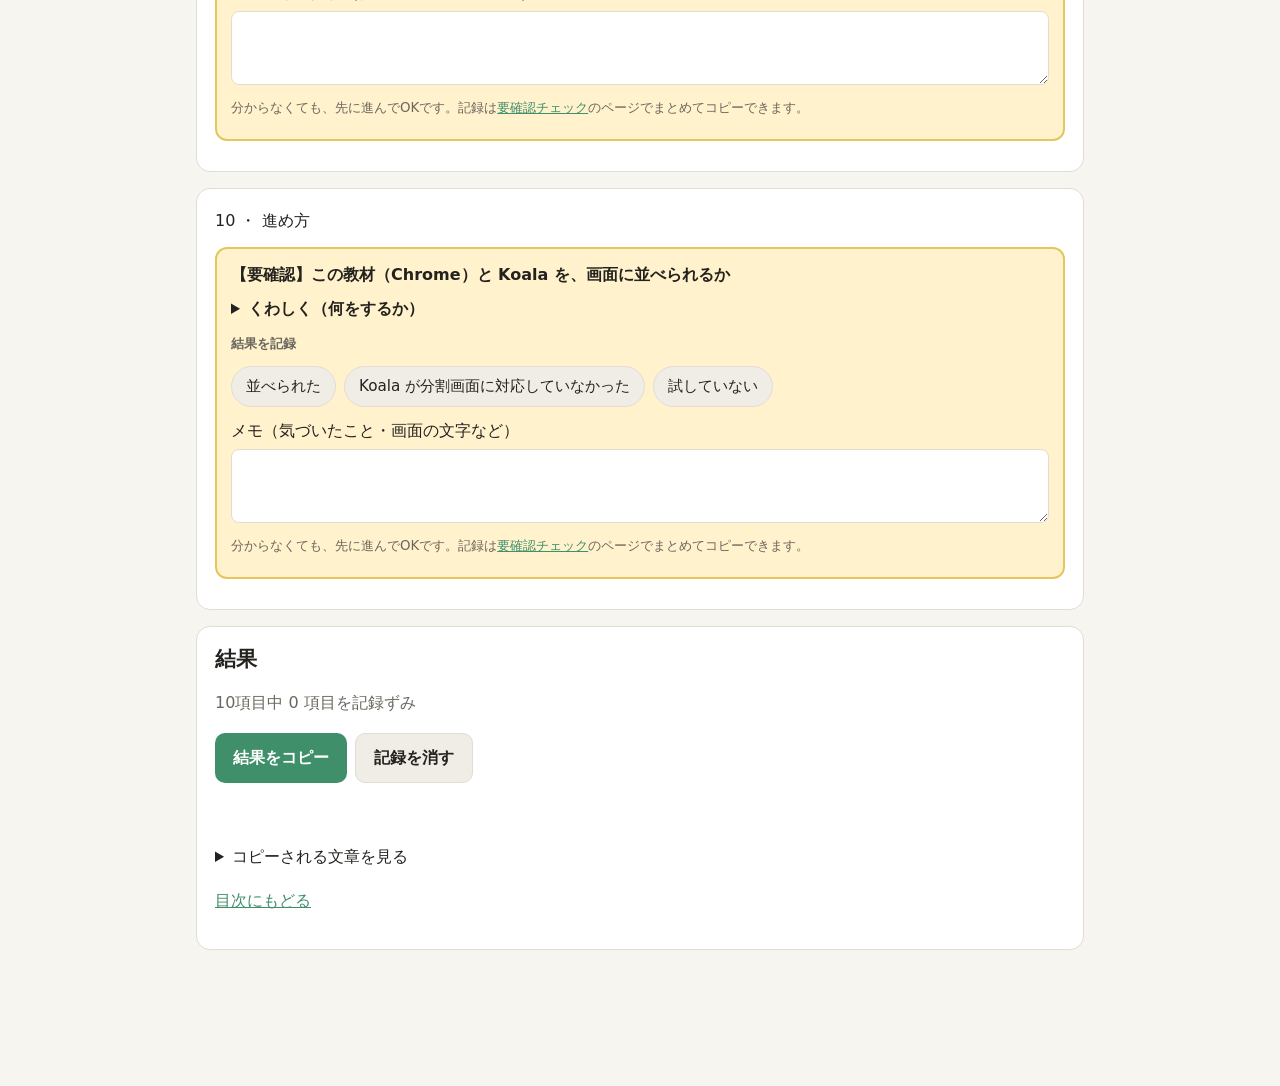
==== commit e85a7761: "スマホ（Android）向けに書き直し、要確認を「分からないこと・なぜ・確かめ方」つきで本文に Co-Authored-By: Claude Opus 5.5 <noreply@anthropic.c" ====
--- a/check.html
+++ b/check.html
@@ -13,8 +13,20 @@
 <body class="koala">
 <main>
   <h1>要確認チェック</h1>
-  <p>教材の中で【要確認】にしている所を、<strong>iPad の Koala で実際に見て</strong>記録するページです。選ぶだけ・ひとこと書くだけでOK。記録はこのブラウザに保存されます。</p>
-  <p>全部（または分かった所だけ）できたら、いちばん下の「<strong>結果をコピー</strong>」を押して、教材づくりの相談に貼り付けてください。それをもとに本文を直します。</p>
+
+  <section class="card">
+    <h2>これは何？</h2>
+    <p>この教材の操作の説明は、Koala の<strong>公式マニュアル</strong>（開発元が書いた説明書）をもとにしています。でもマニュアルには、<strong>ボタンがスマホの画面のどこにあるか</strong>や、<strong>Android のスマホでどう動くか</strong>が書かれていない所があります。</p>
+    <p>そういう所を、この教材では<strong>【要確認】</strong>（＝まだ確かめられていないこと）と書いています。推測で「たぶんここ」と書くと、まちがっていたときに迷わせてしまうからです。</p>
+    <h3>あなたにしてほしいこと</h3>
+    <ol>
+      <li>Koala を使う<strong>スマホの Chrome</strong> でこのページを開く（端末名が自動で記録されます）</li>
+      <li>下の項目を1つずつ、Koala で実際に見て確かめる。「確かめ方」に手順があります</li>
+      <li>当てはまるボタンを選ぶ。気づいたことがあればメモに書く（分からない項目は飛ばしてOK）</li>
+      <li>いちばん下の「<strong>結果をコピー</strong>」を押して、教材づくりの相談（Claude）に貼り付ける</li>
+    </ol>
+    <p>貼ってもらった結果をもとに、教材の本文を「あなたのスマホで正しい手順」に書き直します。同じ項目は各章の本文の中にもあり、そこで記録しても、ここにまとまります。</p>
+  </section>
 
   <section class="card">
     <h2>あなたの環境</h2>
@@ -22,7 +34,7 @@
     <div class="form-row">
       <label>Koala のバージョン <input type="text" id="koalaVer" size="10" placeholder="例 2.0.15"></label>
     </div>
-    <p class="muted"><small>Koala のバージョンは、App Store の Koala Sampler のページの「バージョン履歴」で分かります。</small></p>
+    <p class="muted"><small>Google Play の Koala Sampler のページを下にスクロールした「このアプリについて」の中で分かります。分からなければ空のままでOK。</small></p>
   </section>
 
   <div id="items"></div>
@@ -35,7 +47,7 @@
       <button class="btn sub" id="clearBtn">記録を消す</button>
     </div>
     <p class="feedback" id="copyFb"></p>
-    <details><summary>コピーされる文章を見る</summary><pre class="preview" id="preview"></pre></details>
+    <details class="preview-box"><summary>コピーされる文章を見る</summary><pre class="preview" id="preview"></pre></details>
     <p><a href="index.html">目次にもどる</a></p>
   </section>
 </main>
--- a/css/style.css
+++ b/css/style.css
@@ -358,3 +358,15 @@
 
 .check-item.done { outline: 2px solid var(--ok); }
 pre.preview { white-space: pre-wrap; font-size: 0.8rem; background: var(--surface-2); padding: 10px; border-radius: 8px; overflow-wrap: anywhere; }
+
+/* ---- 【要確認】の枠 ---- */
+.verify { border: 2px solid var(--warn-line); background: var(--warn-soft); border-radius: 12px; padding: 12px 14px; margin: 12px 0; }
+.verify.done { border-color: var(--ok); background: color-mix(in srgb, var(--ok-soft) 70%, var(--surface)); }
+.v-head { font-weight: 800; margin-bottom: 6px; }
+.v-done { margin-left: 8px; color: var(--ok); font-size: 0.85rem; }
+.v-row { margin: 6px 0; }
+.v-row > b { display: block; font-size: 0.82rem; color: var(--muted); }
+.v-row p, .v-row ol { margin: 2px 0 0; }
+.v-row ol { padding-left: 1.3em; }
+.verify details summary { cursor: pointer; font-weight: 700; margin: 4px 0; }
+.verify .memo textarea { background: var(--surface); }
